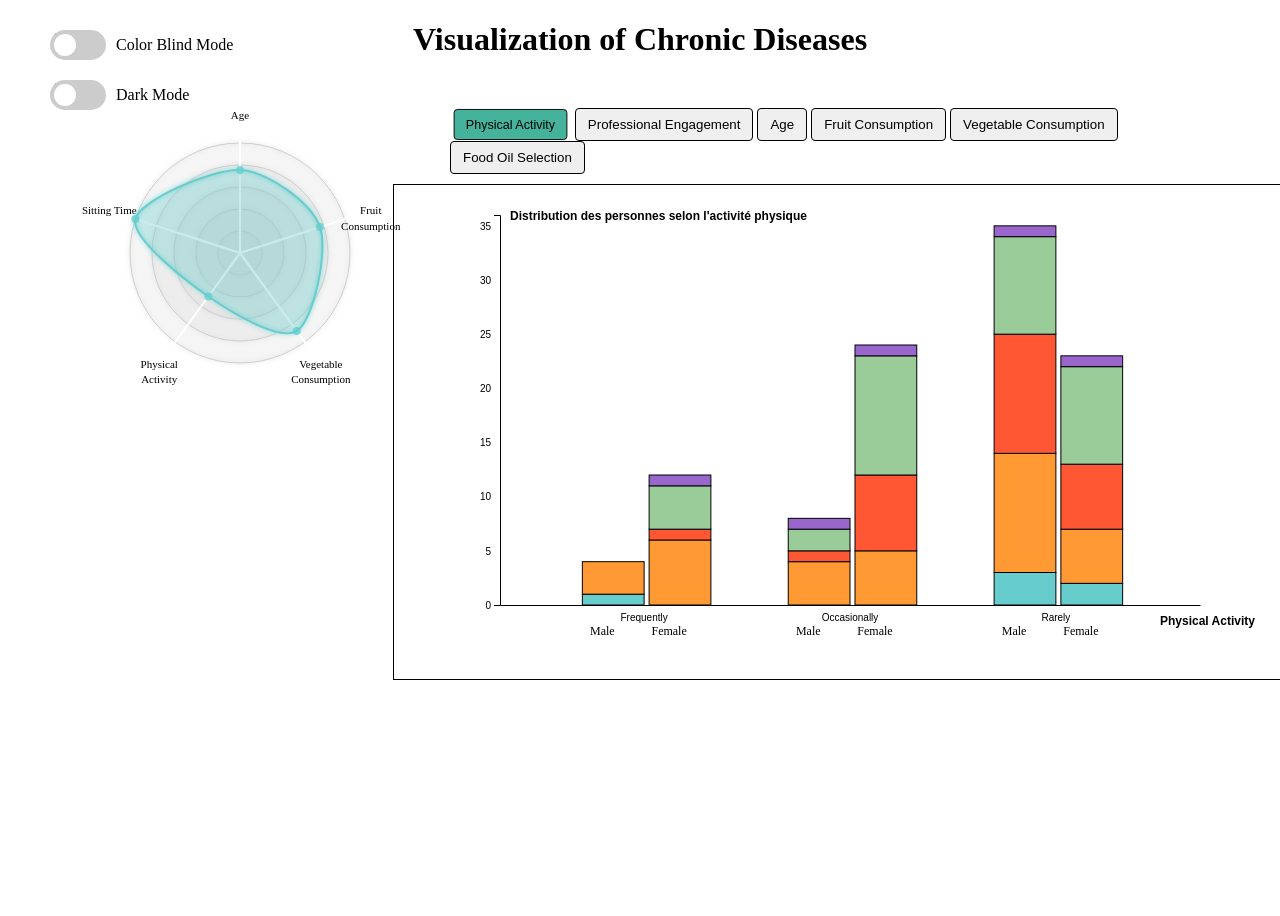
==== index.html @ a7fbf30a "add radar chart + integration" ====
<!DOCTYPE html>
<html lang="en">
	<head>
		<meta charset="UTF-8" />
		<title>Projet InfoVis</title>
		<script src="./node_modules/d3.v6.js"></script>
		<script src="./node_modules/d3.v3.js"></script>
		<script src="./script.js"></script>
		<!-- <script src="radarChart.js"></script> -->
		<style>
			body.dark {
				background-color: black;
			}
			body.dark h1 {
				color: white;
			}

			rect {
				stroke: black;
			}

			text {
				fill: black;
			}
			.dark text {
				fill: white;
			}

			#myxscale,
			#myyscale {
				stroke: black;
			}

			#myxscale path,
			#myyscale path {
				stroke: black;
			}

			.dark #myxscale,
			.dark #myyscale {
				stroke: white;
			}

			.dark #myxscale path,
			.dark #myyscale path {
				stroke: white;
			}

			.dark #mybars0,
			.dark #mybars {
				fill: white;
				stroke: white;
			}
			#container {
				min-width: 800px;
				width: 60vw;
				display: flex;
				flex-direction: column;
				align-items: center;
				margin: 0;
			}

			#toggleButton {
				/* padding: 10px;
				cursor: pointer;
				background-color: #888888;
				color: #fff;
				border: none;
				border-radius: 5px;
				outline: none;
				margin-bottom: 10px; */
				position: absolute;
				top: 30px;
				left: 50px;
			}
			#toggleDarkMode {
				/* padding: 10px;
				cursor: pointer;
				background-color: #888888;
				color: #fff;
				border: none;
				border-radius: 5px;
				outline: none;
				margin-bottom: 10px; */
				position: absolute;
				top: 80px;
				left: 50px;
			}

			/* Style for the "active" state
			#toggleButton.active,
			#toggleDarkMode.active {
				background-color: #2ecc71;
			} */

			#barchart-container,
			#pie-container {
				padding: 20px 56px;
				border: 1px solid black;
				margin: 10px;
				min-width: 800px;

				width: 50vw;
			}

			#my_dataviz {
				text-align: center;
			}

			#buttonsContainer {
				width: 100%;
				display: flex;
				flex-direction: column;
				justify-content: start;
				align-items: start;
				row-gap: 50px;
			}
			.center {
				display: flex;
				justify-content: center;
				align-items: start;
				margin-top: 50px;
				height: calc(100vh - 100px);
				min-height: 600px;
			}

			.variable {
				padding: 8px 12px;
				cursor: pointer;
				border: black 1px solid;
				border-radius: 4px;
				transition: all 0.3s ease;
			}
			.variable:hover {
				scale: 0.95;
			}

			.activeVariable {
				background-color: #45b39b;
				font-weight: 500;
				scale: 0.94;
			}

			g line,
			g text {
				stroke: none;
			}

			.toggle-container {
				display: flex;
				align-items: center;
			}

			.toggle-label {
				margin-left: 10px;
			}
			.dark .toggle-label {
				color: white;
			}

			.toggle-switch {
				position: relative;
				display: inline-block;
				width: 56px;
				height: 30px;
			}

			.toggle-slider {
				position: absolute;
				cursor: pointer;
				top: 0;
				left: 0;
				right: 0;
				bottom: 0;
				background-color: #ccc;
				border-radius: 34px;
				transition: 0.4s;
			}

			.toggle-slider:before {
				position: absolute;
				content: "";
				height: 22px;
				width: 22px;
				left: 4px;
				bottom: 4px;
				background-color: white;
				border-radius: 50%;
				transition: 0.4s;
			}

			#toggleButton.active .toggle-slider,
			#toggleDarkMode.active .toggle-slider {
				background-color: #2196f3;
			}
			#toggleButton.active .toggle-slider:before,
			#toggleDarkMode.active .toggle-slider:before {
				transform: translateX(26px);
			}
		</style>
	</head>

	<body id="body" onload="main();mainRadarChart(0)">
		<h1 style="text-align: center">Visualization of Chronic Diseases</h1>
		<div class="center">
			<div class="radarChart"></div>

			<div id="container">
				<!-- <button id="toggleButton" onclick="toggleButton()">
					Color Blind Mode
				</button>
				<button id="toggleDarkMode" onclick="toggleDarkMode()">
					Dark Mode
				</button> -->
				<div class="toggle-container" id="toggleDarkMode">
					<label class="toggle-switch">
						<input type="checkbox" />
						<span
							class="toggle-slider"
							onclick="toggleDarkMode(event)"
						></span>
					</label>
					<label class="toggle-label">Dark Mode</label>
				</div>
				<div class="toggle-container" id="toggleButton">
					<label class="toggle-switch">
						<input type="checkbox" />
						<span
							class="toggle-slider"
							onclick="toggleButton(event)"
						></span>
					</label>
					<label class="toggle-label">Color Blind Mode</label>
				</div>

				<div id="my_buttons">
					<button class="variable" id="activite_physique">
						Physical Activity
					</button>
					<button class="variable" id="activite">
						Professional Engagement
					</button>
					<button class="variable" id="age">Age</button>
					<button class="variable" id="frequence_consommation_fruit">
						Fruit Consumption
					</button>
					<button class="variable" id="frequence_consommation_legume">
						Vegetable Consumption
					</button>
					<button class="variable" id="matiere_grasse">
						Food Oil Selection
					</button>
				</div>
				<div id="barchart-container">
					<div id="my_dataviz"></div>
				</div>
			</div>
		</div>
	</body>
</html>
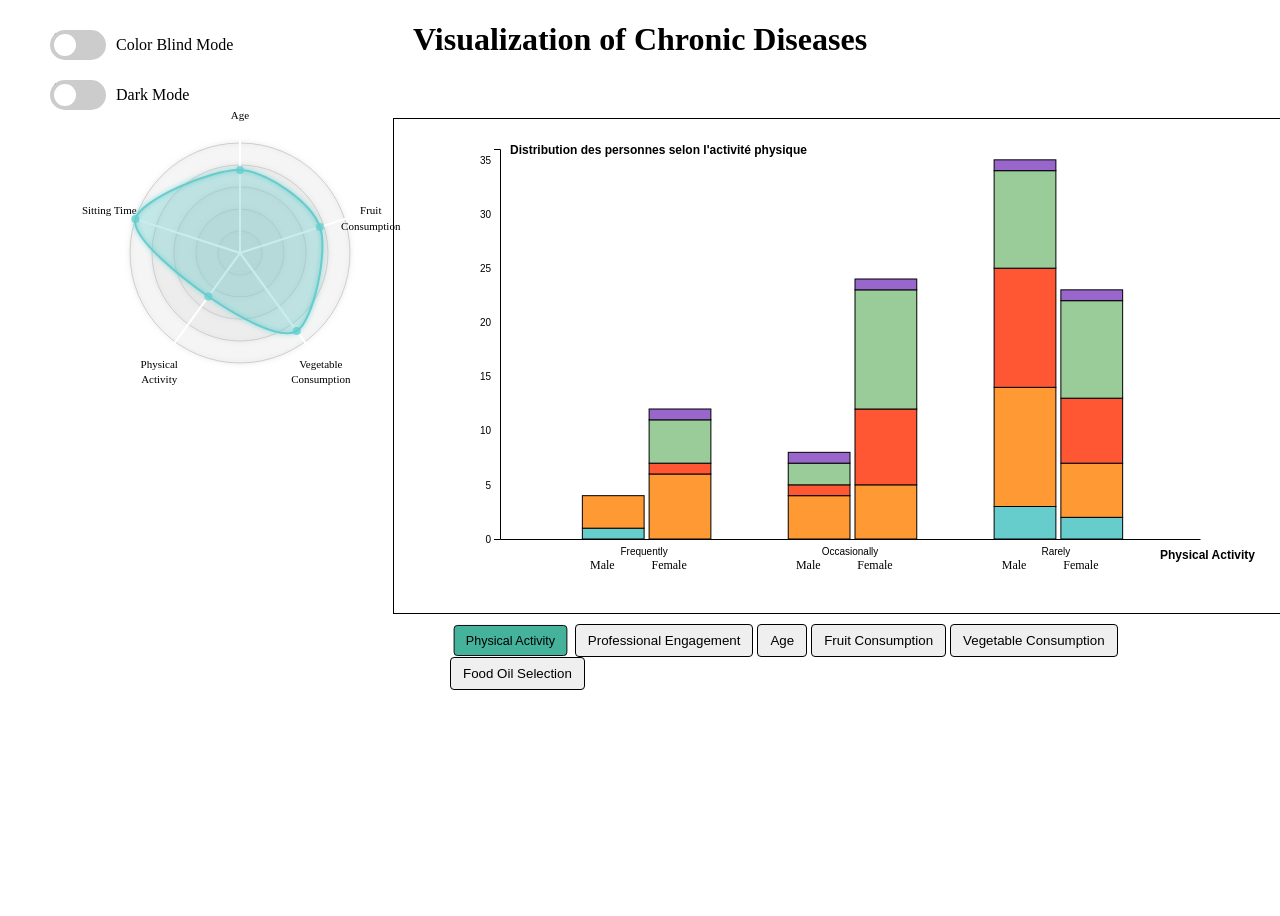
==== commit a8827c77: "UI Fix" ====
--- a/index.html
+++ b/index.html
@@ -233,6 +233,9 @@
 					<label class="toggle-label">Color Blind Mode</label>
 				</div>
 
+				<div id="barchart-container">
+					<div id="my_dataviz"></div>
+				</div>
 				<div id="my_buttons">
 					<button class="variable" id="activite_physique">
 						Physical Activity
@@ -250,9 +253,6 @@
 					<button class="variable" id="matiere_grasse">
 						Food Oil Selection
 					</button>
-				</div>
-				<div id="barchart-container">
-					<div id="my_dataviz"></div>
 				</div>
 			</div>
 		</div>
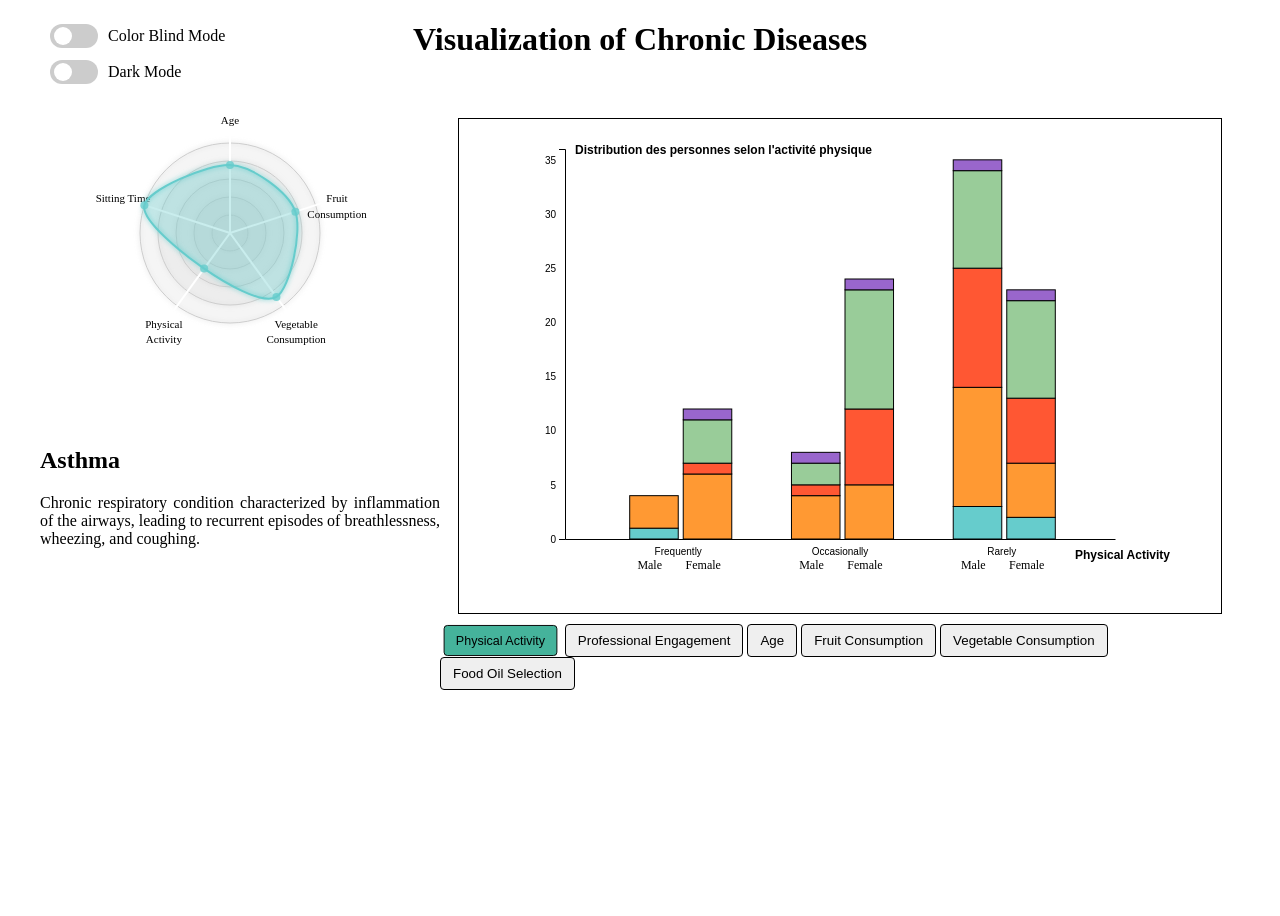
==== commit b86c6c18: "add specific description and title for each maladie" ====
--- a/index.html
+++ b/index.html
@@ -3,215 +3,28 @@
 	<head>
 		<meta charset="UTF-8" />
 		<title>Projet InfoVis</title>
-		<script src="./node_modules/d3.v6.js"></script>
-		<script src="./node_modules/d3.v3.js"></script>
+		<script src="./libraries/d3.v3.js"></script>
+		<script src="./libraries/d3.v6.js"></script>
 		<script src="./script.js"></script>
-		<!-- <script src="radarChart.js"></script> -->
-		<style>
-			body.dark {
-				background-color: black;
-			}
-			body.dark h1 {
-				color: white;
-			}
-
-			rect {
-				stroke: black;
-			}
-
-			text {
-				fill: black;
-			}
-			.dark text {
-				fill: white;
-			}
-
-			#myxscale,
-			#myyscale {
-				stroke: black;
-			}
-
-			#myxscale path,
-			#myyscale path {
-				stroke: black;
-			}
-
-			.dark #myxscale,
-			.dark #myyscale {
-				stroke: white;
-			}
-
-			.dark #myxscale path,
-			.dark #myyscale path {
-				stroke: white;
-			}
-
-			.dark #mybars0,
-			.dark #mybars {
-				fill: white;
-				stroke: white;
-			}
-			#container {
-				min-width: 800px;
-				width: 60vw;
-				display: flex;
-				flex-direction: column;
-				align-items: center;
-				margin: 0;
-			}
-
-			#toggleButton {
-				/* padding: 10px;
-				cursor: pointer;
-				background-color: #888888;
-				color: #fff;
-				border: none;
-				border-radius: 5px;
-				outline: none;
-				margin-bottom: 10px; */
-				position: absolute;
-				top: 30px;
-				left: 50px;
-			}
-			#toggleDarkMode {
-				/* padding: 10px;
-				cursor: pointer;
-				background-color: #888888;
-				color: #fff;
-				border: none;
-				border-radius: 5px;
-				outline: none;
-				margin-bottom: 10px; */
-				position: absolute;
-				top: 80px;
-				left: 50px;
-			}
-
-			/* Style for the "active" state
-			#toggleButton.active,
-			#toggleDarkMode.active {
-				background-color: #2ecc71;
-			} */
-
-			#barchart-container,
-			#pie-container {
-				padding: 20px 56px;
-				border: 1px solid black;
-				margin: 10px;
-				min-width: 800px;
-
-				width: 50vw;
-			}
-
-			#my_dataviz {
-				text-align: center;
-			}
-
-			#buttonsContainer {
-				width: 100%;
-				display: flex;
-				flex-direction: column;
-				justify-content: start;
-				align-items: start;
-				row-gap: 50px;
-			}
-			.center {
-				display: flex;
-				justify-content: center;
-				align-items: start;
-				margin-top: 50px;
-				height: calc(100vh - 100px);
-				min-height: 600px;
-			}
-
-			.variable {
-				padding: 8px 12px;
-				cursor: pointer;
-				border: black 1px solid;
-				border-radius: 4px;
-				transition: all 0.3s ease;
-			}
-			.variable:hover {
-				scale: 0.95;
-			}
-
-			.activeVariable {
-				background-color: #45b39b;
-				font-weight: 500;
-				scale: 0.94;
-			}
-
-			g line,
-			g text {
-				stroke: none;
-			}
-
-			.toggle-container {
-				display: flex;
-				align-items: center;
-			}
-
-			.toggle-label {
-				margin-left: 10px;
-			}
-			.dark .toggle-label {
-				color: white;
-			}
-
-			.toggle-switch {
-				position: relative;
-				display: inline-block;
-				width: 56px;
-				height: 30px;
-			}
-
-			.toggle-slider {
-				position: absolute;
-				cursor: pointer;
-				top: 0;
-				left: 0;
-				right: 0;
-				bottom: 0;
-				background-color: #ccc;
-				border-radius: 34px;
-				transition: 0.4s;
-			}
-
-			.toggle-slider:before {
-				position: absolute;
-				content: "";
-				height: 22px;
-				width: 22px;
-				left: 4px;
-				bottom: 4px;
-				background-color: white;
-				border-radius: 50%;
-				transition: 0.4s;
-			}
-
-			#toggleButton.active .toggle-slider,
-			#toggleDarkMode.active .toggle-slider {
-				background-color: #2196f3;
-			}
-			#toggleButton.active .toggle-slider:before,
-			#toggleDarkMode.active .toggle-slider:before {
-				transform: translateX(26px);
-			}
-		</style>
+		<link rel="stylesheet" href="style.css" />
 	</head>
 
 	<body id="body" onload="main();mainRadarChart(0)">
 		<h1 style="text-align: center">Visualization of Chronic Diseases</h1>
 		<div class="center">
-			<div class="radarChart"></div>
+			<div class="left-section">
+				<div class="radarChart"></div>
+				<div>
+					<h2 id="maladie-title">Asthma</h2>
+					<p id="maladie-description" class="text-maladie">
+						Chronic respiratory condition characterized by
+						inflammation of the airways, leading to recurrent
+						episodes of breathlessness, wheezing, and coughing.
+					</p>
+				</div>
+			</div>
 
 			<div id="container">
-				<!-- <button id="toggleButton" onclick="toggleButton()">
-					Color Blind Mode
-				</button>
-				<button id="toggleDarkMode" onclick="toggleDarkMode()">
-					Dark Mode
-				</button> -->
 				<div class="toggle-container" id="toggleDarkMode">
 					<label class="toggle-switch">
 						<input type="checkbox" />
--- a/style.css
+++ b/style.css
@@ -0,0 +1,209 @@
+body.dark {
+	background-color: black;
+}
+body.dark h1 {
+	color: white;
+}
+
+rect {
+	stroke: black;
+}
+
+text {
+	fill: black;
+}
+.dark text {
+	fill: white;
+}
+
+#myxscale,
+#myyscale {
+	stroke: black;
+}
+
+#myxscale path,
+#myyscale path {
+	stroke: black;
+}
+
+.dark #myxscale,
+.dark #myyscale {
+	stroke: white;
+}
+
+.dark #myxscale path,
+.dark #myyscale path {
+	stroke: white;
+}
+
+.dark #mybars0,
+.dark #mybars {
+	fill: white;
+	stroke: white;
+}
+#container {
+	min-width: 800px;
+	width: 60vw;
+	display: flex;
+	flex-direction: column;
+	align-items: center;
+	margin: 0;
+}
+
+#toggleButton {
+	/* padding: 10px;
+				cursor: pointer;
+				background-color: #888888;
+				color: #fff;
+				border: none;
+				border-radius: 5px;
+				outline: none;
+				margin-bottom: 10px; */
+	position: absolute;
+	top: 24px;
+	left: 50px;
+}
+#toggleDarkMode {
+	/* padding: 10px;
+				cursor: pointer;
+				background-color: #888888;
+				color: #fff;
+				border: none;
+				border-radius: 5px;
+				outline: none;
+				margin-bottom: 10px; */
+	position: absolute;
+	top: 60px;
+	left: 50px;
+}
+
+/* Style for the "active" state
+			#toggleButton.active,
+			#toggleDarkMode.active {
+				background-color: #2ecc71;
+			} */
+
+#barchart-container,
+#pie-container {
+	padding: 20px 56px;
+	border: 1px solid black;
+	margin: 10px;
+	min-width: 650px;
+
+	width: 40vw;
+}
+
+#my_dataviz {
+	text-align: center;
+}
+
+#buttonsContainer {
+	width: 100%;
+	display: flex;
+	flex-direction: column;
+	justify-content: start;
+	align-items: start;
+	row-gap: 50px;
+}
+.center {
+	display: flex;
+	justify-content: center;
+	align-items: start;
+	margin-top: 50px;
+	height: calc(100vh - 100px);
+	min-height: 600px;
+}
+
+.variable {
+	padding: 8px 12px;
+	cursor: pointer;
+	border: black 1px solid;
+	border-radius: 4px;
+	transition: all 0.3s ease;
+}
+.variable:hover {
+	scale: 0.95;
+}
+
+.activeVariable {
+	background-color: #45b39b;
+	font-weight: 500;
+	scale: 0.94;
+}
+
+g line,
+g text {
+	stroke: none;
+}
+
+.toggle-container {
+	display: flex;
+	align-items: center;
+}
+
+.toggle-label {
+	margin-left: 10px;
+}
+.dark .toggle-label {
+	color: white;
+}
+
+.toggle-switch {
+	position: relative;
+	display: inline-block;
+	width: 48px;
+	height: 24px;
+}
+
+.toggle-slider {
+	position: absolute;
+	cursor: pointer;
+	top: 0;
+	left: 0;
+	right: 0;
+	bottom: 0;
+	background-color: #ccc;
+	border-radius: 34px;
+	transition: 0.4s;
+}
+
+.toggle-slider:before {
+	position: absolute;
+	content: "";
+	height: 18px;
+	width: 18px;
+	left: 4px;
+	bottom: 3px;
+	background-color: white;
+	border-radius: 50%;
+	transition: 0.4s;
+}
+
+#toggleButton.active .toggle-slider,
+#toggleDarkMode.active .toggle-slider {
+	background-color: #2196f3;
+}
+#toggleButton.active .toggle-slider:before,
+#toggleDarkMode.active .toggle-slider:before {
+	transform: translateX(22px);
+}
+
+.left-section {
+	max-width: 400px;
+}
+
+.text-maladie {
+	text-align: justify;
+	color: black;
+}
+
+.dark .text-maladie {
+	color: white;
+}
+
+h2 {
+	color: black;
+}
+.dark h2 {
+	color: white;
+}
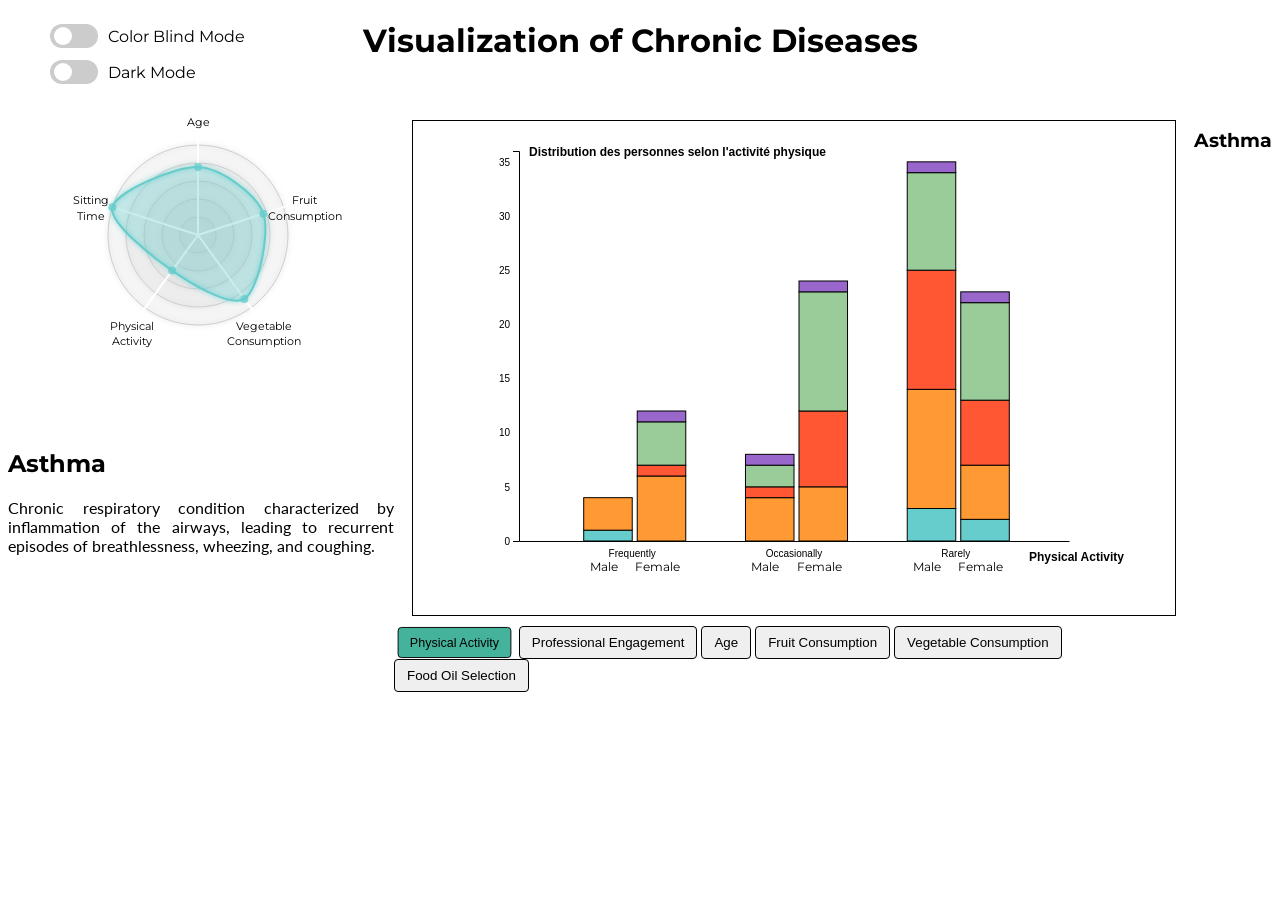
==== commit b0480261: "modify dark color theme" ====
--- a/index.html
+++ b/index.html
@@ -7,6 +7,14 @@
 		<script src="./libraries/d3.v6.js"></script>
 		<script src="./script.js"></script>
 		<link rel="stylesheet" href="style.css" />
+		<link
+			rel="stylesheet"
+			href="https://fonts.googleapis.com/css?family=Montserrat:400,700&display=swap"
+		/>
+		<link
+			rel="stylesheet"
+			href="https://fonts.googleapis.com/css?family=Lato:400,400i,700,700i&display=swap"
+		/>
 	</head>
 
 	<body id="body" onload="main();mainRadarChart(0)">
@@ -68,6 +76,13 @@
 					</button>
 				</div>
 			</div>
+
+			<div id="color-key">
+				<div>
+					<div></div>
+					<h3>Asthma</h3>
+				</div>
+			</div>
 		</div>
 	</body>
 </html>
--- a/style.css
+++ b/style.css
@@ -1,5 +1,8 @@
+body {
+	font-family: "Montserrat", sans-serif;
+}
 body.dark {
-	background-color: black;
+	background-color: #343338;
 }
 body.dark h1 {
 	color: white;
@@ -14,6 +17,10 @@
 }
 .dark text {
 	fill: white;
+}
+
+p {
+	font-family: "Lato", sans-serif;
 }
 
 #myxscale,
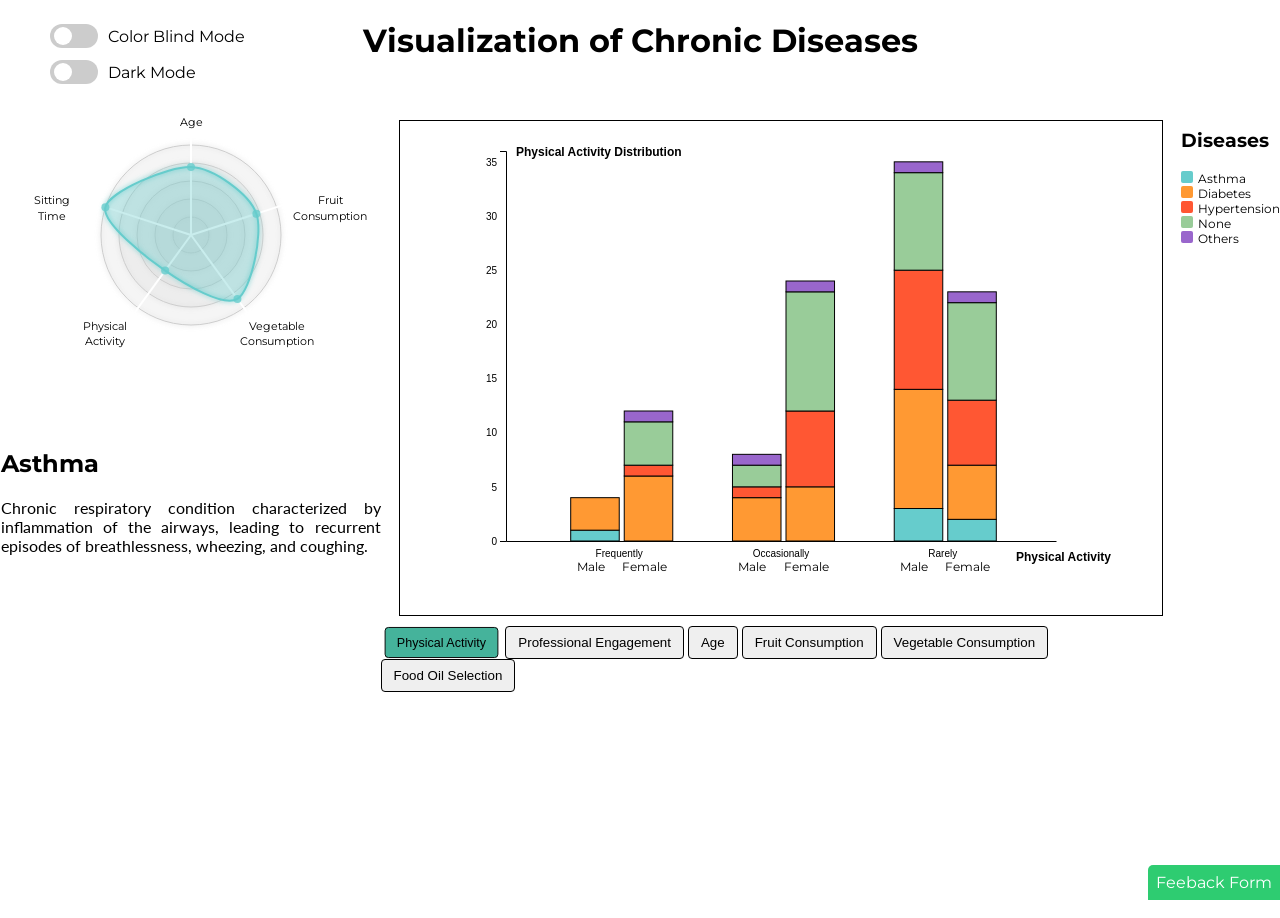
==== commit 0a6aa095: "add colors key + feedback form" ====
--- a/index.html
+++ b/index.html
@@ -78,11 +78,54 @@
 			</div>
 
 			<div id="color-key">
-				<div>
-					<div></div>
-					<h3>Asthma</h3>
+				<h3>Diseases</h3>
+				<div class="color-key">
+					<div class="color-container">
+						<div
+							class="color-box color-1"
+							style="background-color: #66cccc"
+						></div>
+						<span class="color-label">Asthma</span>
+					</div>
+					<div class="color-container">
+						<div
+							class="color-box color-2"
+							style="background-color: #ff9933"
+						></div>
+						<span class="color-label">Diabetes</span>
+					</div>
+					<div class="color-container">
+						<div
+							class="color-box color-3"
+							style="background-color: #ff5733"
+						></div>
+						<span class="color-label">Hypertension</span>
+					</div>
+					<div class="color-container">
+						<div
+							class="color-box color-4"
+							style="background-color: #99cc99"
+						></div>
+						<span class="color-label">None</span>
+					</div>
+					<div class="color-container">
+						<div
+							class="color-box color-5"
+							style="background-color: #9966cc"
+						></div>
+						<span class="color-label">Others</span>
+					</div>
+
+					<!-- Add more color boxes and labels as needed -->
 				</div>
 			</div>
 		</div>
+		<a
+			class="feedback"
+			href="https://docs.google.com/forms/d/e/1FAIpQLSfOQ6KOAtsJOb2mIRD-oKRt9eOyQRRFANEOzXTYDO54YSTn0Q/viewform?usp=sf_link"
+			target="_blank"
+		>
+			Feeback Form
+		</a>
 	</body>
 </html>
--- a/style.css
+++ b/style.css
@@ -1,11 +1,26 @@
 body {
 	font-family: "Montserrat", sans-serif;
+	min-width: 1000px;
+	overflow-x: auto;
 }
 body.dark {
 	background-color: #343338;
 }
-body.dark h1 {
-	color: white;
+body.dark h1,
+body.dark h3 {
+	color: white;
+}
+
+span {
+	color: black;
+}
+
+body.dark span {
+	color: white;
+}
+
+.tooltip {
+	background-color: white;
 }
 
 rect {
@@ -90,14 +105,17 @@
 				background-color: #2ecc71;
 			} */
 
-#barchart-container,
-#pie-container {
+#barchart-container {
 	padding: 20px 56px;
 	border: 1px solid black;
 	margin: 10px;
 	min-width: 650px;
 
 	width: 40vw;
+}
+
+.dark #barchart-container {
+	border-color: transparent;
 }
 
 #my_dataviz {
@@ -214,3 +232,45 @@
 .dark h2 {
 	color: white;
 }
+
+.feedback {
+	position: fixed;
+	bottom: 0;
+	right: 0;
+	padding: 8px;
+	background-color: #2ecc71;
+	color: white;
+	border-radius: 5px 0 0 0;
+	text-decoration: none;
+	transition: all;
+}
+
+.feedback:hover {
+	background-color: #27ae60;
+	scale: 0.95;
+}
+
+.color-key {
+	font-size: 12px;
+}
+
+.color-container {
+	display: flex;
+	flex-direction: row;
+}
+
+.color-box {
+	width: 12px;
+	height: 12px;
+	display: inline-block;
+	margin-right: 5px;
+	vertical-align: middle;
+	border-radius: 2px;
+	transition: all 0.3s ease;
+	transition-delay: 0.2s;
+}
+
+.color-label {
+	display: inline-block;
+	vertical-align: middle;
+}
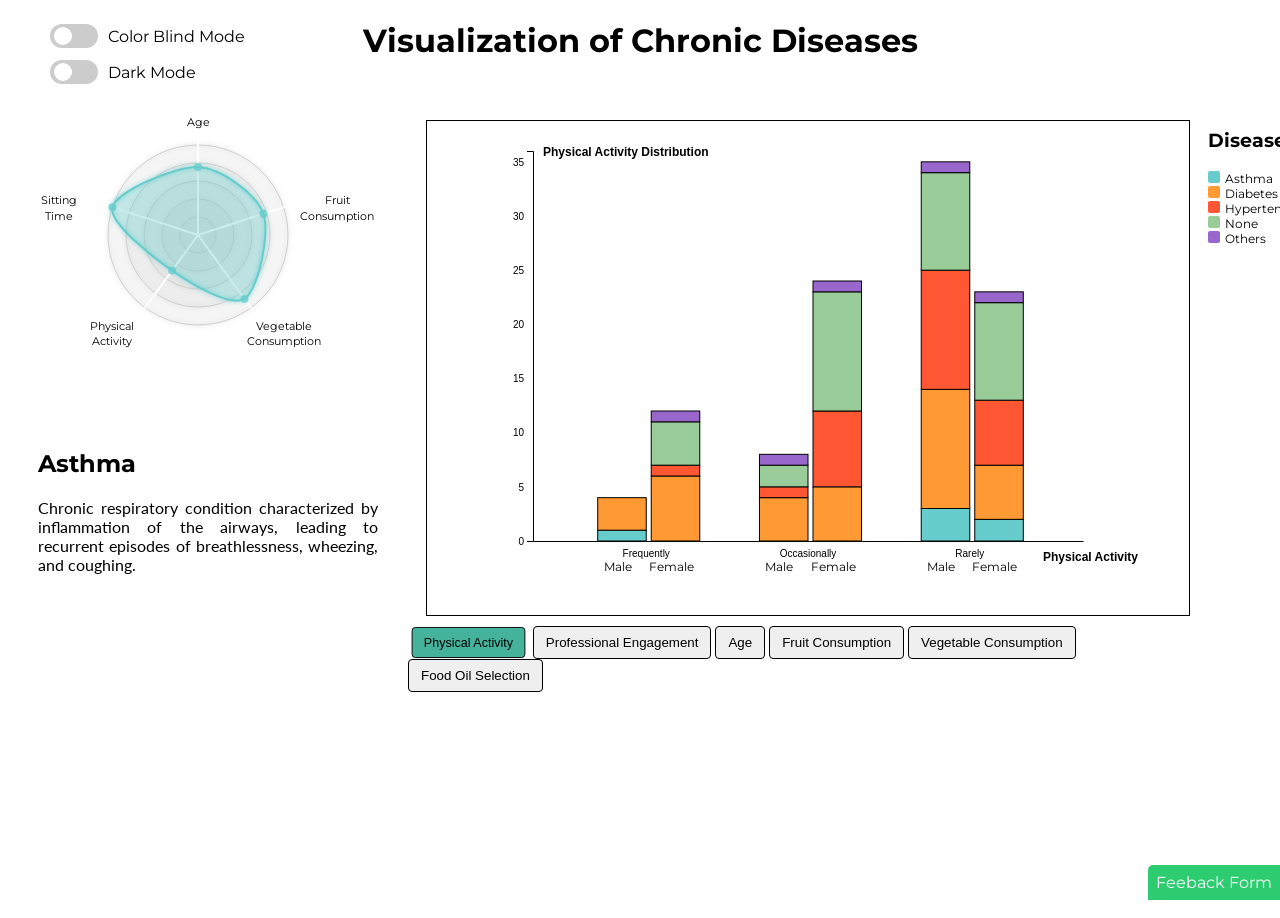
==== commit 3adbfa7d: "fix responsivity" ====
--- a/index.html
+++ b/index.html
@@ -2,10 +2,19 @@
 <html lang="en">
 	<head>
 		<meta charset="UTF-8" />
-		<title>Projet InfoVis</title>
-		<script src="./libraries/d3.v3.js"></script>
-		<script src="./libraries/d3.v6.js"></script>
-		<script src="./script.js"></script>
+		<meta
+			name="description"
+			content="Explore visualizations of chronic diseases and habits of individuals on our website. Learn about the impact of lifestyle choices on health through interactive charts and graphs."
+		/>
+		<meta
+			name="keywords"
+			content="Chronic diseases, Health habits, Data visualization, D3.js, Interactive charts, Disease prevention"
+		/>
+		<meta name="viewport" content="width=device-width, initial-scale=1.0" />
+		<meta name="author" content="BENBETKA Marouane, Kebir Rayane" />
+
+		<title>D3 Visualization of Chronic Diseases</title>
+
 		<link rel="stylesheet" href="style.css" />
 		<link
 			rel="stylesheet"
@@ -15,6 +24,9 @@
 			rel="stylesheet"
 			href="https://fonts.googleapis.com/css?family=Lato:400,400i,700,700i&display=swap"
 		/>
+		<script src="./libraries/d3.v3.js"></script>
+		<script src="./libraries/d3.v6.js"></script>
+		<script src="./script.js"></script>
 	</head>
 
 	<body id="body" onload="main();mainRadarChart(0)">
@@ -22,7 +34,7 @@
 		<div class="center">
 			<div class="left-section">
 				<div class="radarChart"></div>
-				<div>
+				<div class="description-maladie">
 					<h2 id="maladie-title">Asthma</h2>
 					<p id="maladie-description" class="text-maladie">
 						Chronic respiratory condition characterized by
--- a/style.css
+++ b/style.css
@@ -137,6 +137,7 @@
 	margin-top: 50px;
 	height: calc(100vh - 100px);
 	min-height: 600px;
+	width: fit-content;
 }
 
 .variable {
@@ -214,7 +215,7 @@
 }
 
 .left-section {
-	max-width: 400px;
+	width: 400px;
 }
 
 .text-maladie {
@@ -274,3 +275,7 @@
 	display: inline-block;
 	vertical-align: middle;
 }
+
+.description-maladie {
+	margin: auto 30px;
+}
